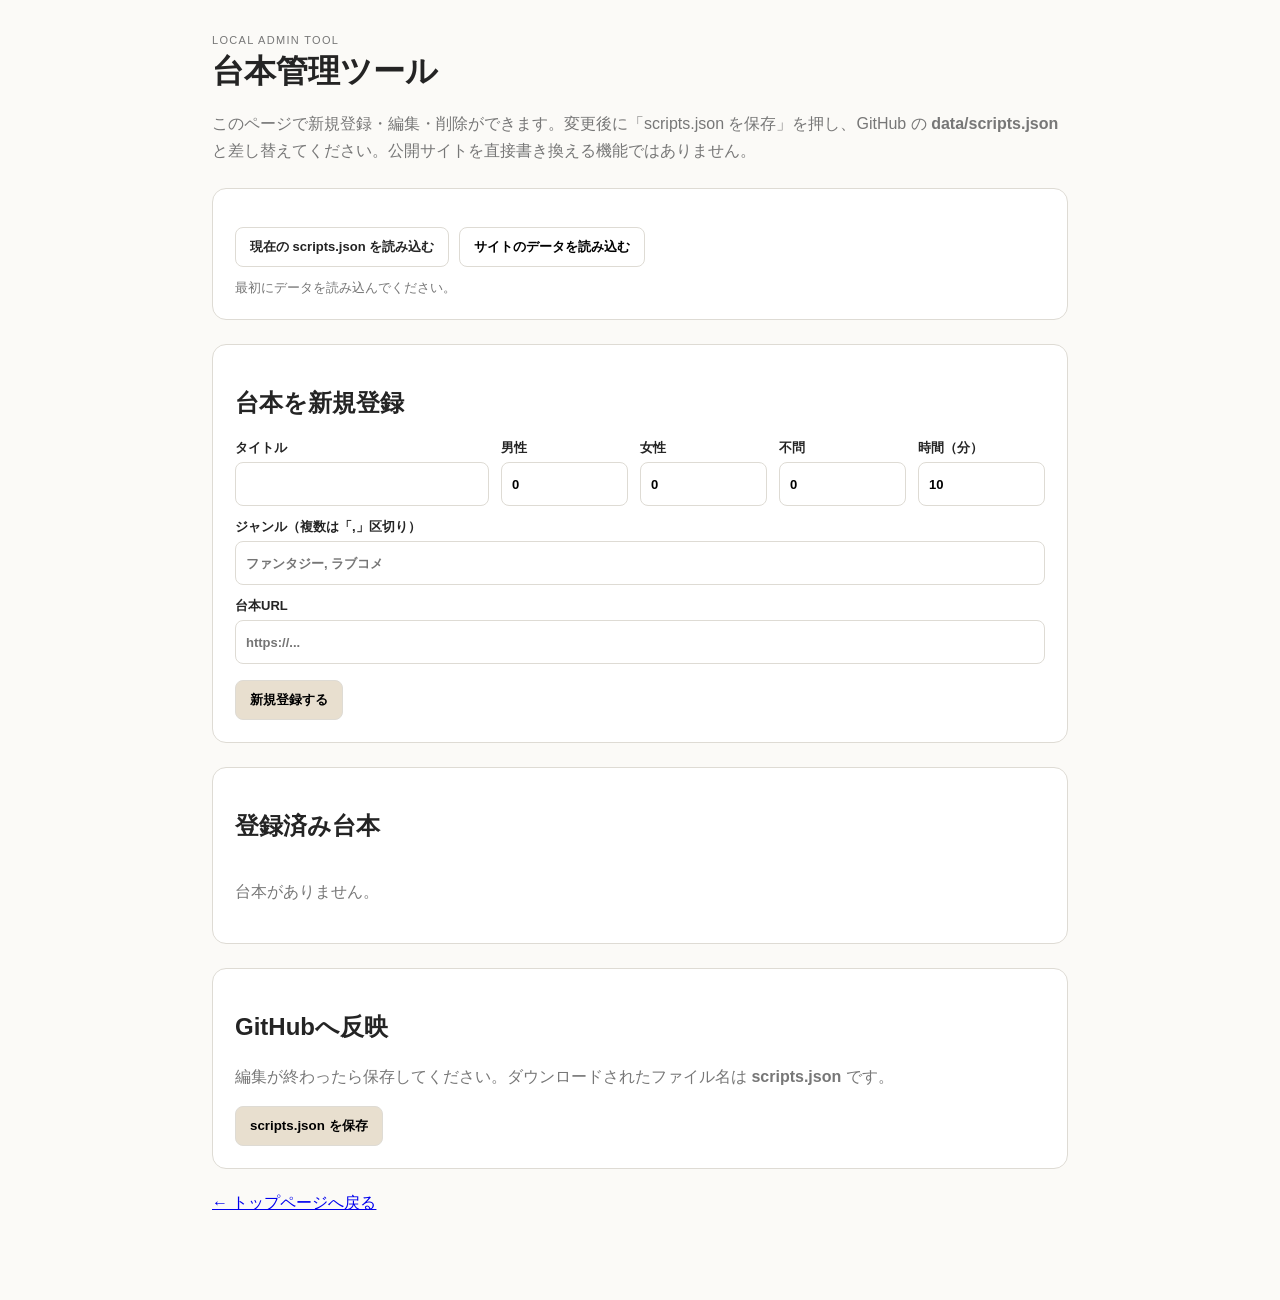
==== admin.html @ 1cd180ac "Add files via upload" ====
<!doctype html><html lang="ja"><head><meta charset="utf-8"><meta name="viewport" content="width=device-width,initial-scale=1"><title>台本管理ツール | 草壁ツノ</title><link rel="stylesheet" href="css/style.css"><style>
.admin{max-width:900px;margin:auto;padding:34px 22px 70px}.admin h1{margin:0 0 8px}.note{color:var(--muted);line-height:1.7}.adminPanel{background:#fff;border:1px solid var(--line);border-radius:14px;padding:22px;margin:24px 0}.grid{display:grid;grid-template-columns:2fr repeat(4,1fr);gap:12px}.grid .wide{grid-column:1/-1}.admin label{font-size:13px;font-weight:700}.admin input{display:block;width:100%;height:44px;margin-top:5px;padding:0 10px;border:1px solid var(--line);border-radius:8px;font:inherit}.actions{display:flex;gap:10px;flex-wrap:wrap;margin-top:16px}.admin button,.fileBtn{border:1px solid var(--line);border-radius:8px;background:#fff;padding:10px 14px;font-weight:700;cursor:pointer}.primary{background:var(--accent)!important}.danger{color:#a33}.adminList{display:grid;gap:10px}.adminItem{border:1px solid var(--line);border-radius:10px;padding:14px;display:flex;gap:12px;justify-content:space-between;align-items:center}.adminItem strong{display:block}.adminItem small{color:var(--muted)}.fileBtn input{display:none}.status{margin-top:12px;font-size:13px;color:var(--muted)}@media(max-width:700px){.grid{grid-template-columns:1fr 1fr}.grid .title,.grid .wide{grid-column:1/-1}.adminItem{align-items:flex-start;flex-direction:column}}
</style></head><body><main class="admin"><p class="eyebrow">LOCAL ADMIN TOOL</p><h1>台本管理ツール</h1><p class="note">このページで新規登録・編集・削除ができます。変更後に「scripts.json を保存」を押し、GitHub の <b>data/scripts.json</b> と差し替えてください。公開サイトを直接書き換える機能ではありません。</p>
<div class="adminPanel"><div class="actions"><label class="fileBtn">現在の scripts.json を読み込む<input id="file" type="file" accept="application/json,.json"></label><button id="loadSite">サイトのデータを読み込む</button></div><div id="status" class="status">最初にデータを読み込んでください。</div></div>
<div class="adminPanel"><h2 id="formTitle">台本を新規登録</h2><div class="grid"><label class="title">タイトル<input id="title"></label><label>男性<input id="male" type="number" min="0" value="0"></label><label>女性<input id="female" type="number" min="0" value="0"></label><label>不問<input id="any" type="number" min="0" value="0"></label><label>時間（分）<input id="minutes" type="number" min="1" value="10"></label><label class="wide">ジャンル（複数は「,」区切り）<input id="genres" placeholder="ファンタジー, ラブコメ"></label><label class="wide">台本URL<input id="url" type="url" placeholder="https://..."></label></div><div class="actions"><button id="save" class="primary">新規登録する</button><button id="cancel" hidden>編集をやめる</button></div></div>
<div class="adminPanel"><h2>登録済み台本</h2><div id="list" class="adminList"></div></div>
<div class="adminPanel"><h2>GitHubへ反映</h2><p class="note">編集が終わったら保存してください。ダウンロードされたファイル名は <b>scripts.json</b> です。</p><button id="download" class="primary">scripts.json を保存</button></div><p><a href="index.html">← トップページへ戻る</a></p></main><script src="js/admin.js"></script></body></html>
---- css/style.css ----
:root{--bg:#fbfaf7;--card:#fff;--text:#242424;--muted:#777;--line:#dedbd4;--accent:#e8dfcf}*{box-sizing:border-box}html{scroll-behavior:smooth}body{margin:0;background:var(--bg);color:var(--text);font-family:-apple-system,BlinkMacSystemFont,"Segoe UI","Noto Sans JP",sans-serif}.header{height:72px;display:flex;align-items:center;gap:18px;max-width:1100px;margin:auto;padding:0 22px;border-bottom:1px solid var(--line)}.brand{font-weight:700;text-decoration:none;color:inherit}.brand small{display:block;font-size:11px;font-weight:400;color:var(--muted)}.desktop{margin-left:auto;display:flex;gap:24px}.desktop a,.drawer a{color:inherit;text-decoration:none}.menu{display:none;font-size:22px;background:none;border:1px solid var(--line);border-radius:8px;width:44px;height:44px}main{max-width:1050px;margin:auto;padding:26px 22px}.hero{padding:42px 42px;background:linear-gradient(135deg,#fff,#f1eee8);border:1px solid var(--line);border-radius:20px;margin-bottom:55px;display:grid;grid-template-columns:minmax(0,1fr) 260px;gap:28px;align-items:center;overflow:hidden}.heroText{min-width:0}.heroArt{display:flex;align-items:center;justify-content:center;min-width:0;height:280px;overflow:hidden}.heroArt img{display:block;width:auto;height:auto;max-width:220px;max-height:260px;object-fit:contain}.hero h1{font-size:38px;margin:5px 0 12px}.hero>p:not(.eyebrow){color:var(--muted);max-width:620px}.eyebrow{font-size:11px;letter-spacing:.12em;color:var(--muted);margin:0 0 4px}.button{display:inline-block;margin-top:14px;padding:13px 20px;border-radius:9px;background:var(--accent);color:inherit;text-decoration:none;font-weight:700}.sectionHead{display:flex;justify-content:space-between;align-items:end}.sectionHead h2,.search h2,.message h2{margin:2px 0 16px}.sectionHead button{width:44px;height:44px;border-radius:50%;border:1px solid var(--line);background:var(--card)}.slider{display:flex;gap:14px;overflow:auto;scroll-snap-type:x mandatory;scrollbar-width:none;padding-bottom:10px}.slider::-webkit-scrollbar{display:none}.card{min-width:31.5%;scroll-snap-align:start;background:var(--card);border:1px solid var(--line);border-radius:13px;overflow:hidden}.thumb{height:145px;background:linear-gradient(145deg,#efede7,#ddd8cf);padding:15px}.badge{font-size:11px;font-weight:800;background:var(--accent);padding:5px 8px;border-radius:6px}.cardBody{padding:16px}.cardBody h3{font-size:17px;margin:0 0 7px}.meta{font-size:12px;color:var(--muted)}.card a{color:inherit;text-decoration:none}.search{border-top:1px solid var(--line);border-bottom:1px solid var(--line);padding:45px 0;margin:55px 0}.filters{display:grid;grid-template-columns:repeat(3,1fr);gap:15px}.filters label{font-size:13px;font-weight:700}.filters select{display:block;width:100%;height:46px;margin-top:6px;padding:0 12px;background:var(--card);border:1px solid var(--line);border-radius:8px;font-size:16px}.count{font-weight:700;margin-top:25px}.results{display:grid;grid-template-columns:1fr 1fr;gap:12px}.result{background:var(--card);border:1px solid var(--line);border-radius:10px;padding:16px}.result h3{font-size:16px;margin:0 0 6px}.result a{color:inherit}.message{padding:28px;background:#f1eee8;border:1px solid var(--line);border-radius:14px}.message p{color:var(--muted)}.message button{padding:12px 18px;border:1px solid var(--line);border-radius:8px;background:var(--card)}footer{max-width:1050px;margin:35px auto;padding:25px 22px;border-top:1px solid var(--line);font-size:12px;color:var(--muted)}.drawer,.overlay{display:none}
@media(max-width:700px){.header{height:64px;padding:0 14px}.menu{display:block}.desktop{display:none}main{padding:18px 14px}.hero{padding:28px 22px;margin-bottom:42px;grid-template-columns:minmax(0,1fr) 105px;gap:10px;overflow:hidden}.heroArt{height:150px}.heroArt img{max-width:100px;max-height:145px}.hero h1{font-size:28px}.card{min-width:82%}.filters,.results{grid-template-columns:1fr}.drawer{display:flex;position:fixed;z-index:20;left:0;top:0;bottom:0;width:82%;max-width:310px;background:var(--card);padding:18px;flex-direction:column;gap:5px;transform:translateX(-105%);transition:.2s}.drawer.open{transform:translateX(0)}.drawer a{padding:13px;border-radius:8px}.close{align-self:flex-end;width:44px;height:44px;background:none;border:1px solid var(--line);border-radius:8px;font-size:22px}.overlay{position:fixed;z-index:19;inset:0;background:#0005}.overlay.open{display:block}}

/* 利用規約 */
.rulesPage{max-width:900px}.rulesHero{padding:38px 0 28px;border-bottom:1px solid var(--line);margin-bottom:12px}.rulesHero h1{font-size:34px;margin:5px 0 14px}.rulesHero>p:not(.eyebrow){color:var(--muted);line-height:1.9}.rulesBlock{padding:30px 0;border-bottom:1px solid var(--line)}.rulesBlock h2{font-size:21px;margin:0 0 16px}.rulesBlock ul{margin:0;padding-left:1.4em}.rulesBlock li{margin:0 0 15px;line-height:1.8}.rulesBlock li:last-child{margin-bottom:0}.rulesBlock small{display:block;color:var(--muted);font-size:13px;margin-top:3px}.rulesBlock a{color:inherit}.allowed h2::before{content:"○ ";}.prohibited h2::before{content:"× ";}.credit{margin-top:10px;padding:13px 15px;background:var(--card);border:1px solid var(--line);border-radius:9px;display:flex;flex-direction:column;gap:4px}.backHome{margin:32px 0 10px}@media(max-width:700px){.rulesHero{padding:25px 0 20px}.rulesHero h1{font-size:28px}.rulesBlock{padding:24px 0}}
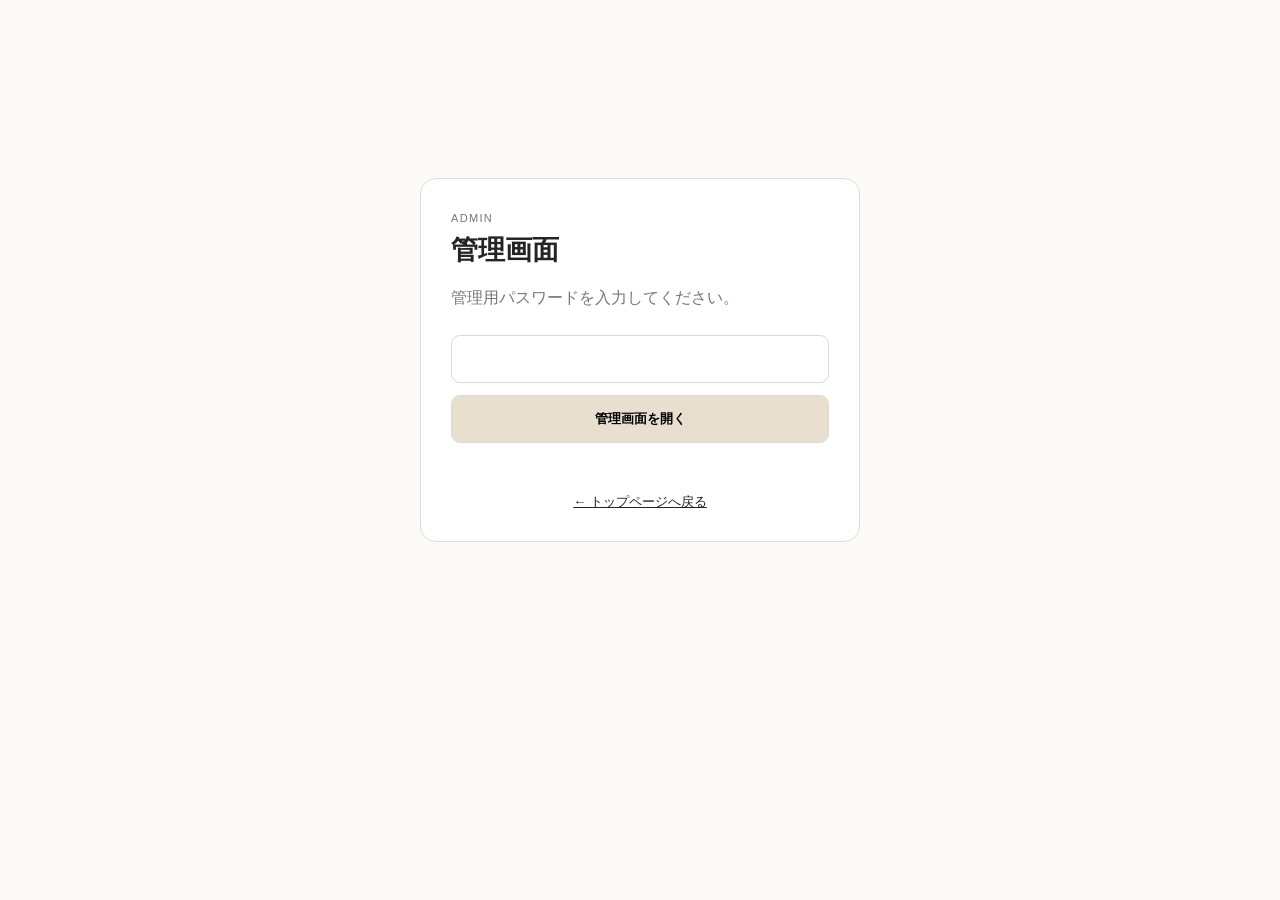
==== commit c5ab3b76: "Add files via upload" ====
--- a/admin.html
+++ b/admin.html
@@ -1,4 +1,4 @@
-<!doctype html><html lang="ja"><head><meta charset="utf-8"><meta name="viewport" content="width=device-width,initial-scale=1"><title>台本管理ツール | 草壁ツノ</title><link rel="stylesheet" href="css/style.css"><style>
+<!doctype html><html lang="ja"><head><meta charset="utf-8"><meta name="viewport" content="width=device-width,initial-scale=1"><title>台本管理ツール | 草壁ツノ</title><script>if(sessionStorage.getItem("tsunoAdminAuth")!=="ok"){location.replace("login.html");}</script><link rel="stylesheet" href="css/style.css"><style>
 .admin{max-width:900px;margin:auto;padding:34px 22px 70px}.admin h1{margin:0 0 8px}.note{color:var(--muted);line-height:1.7}.adminPanel{background:#fff;border:1px solid var(--line);border-radius:14px;padding:22px;margin:24px 0}.grid{display:grid;grid-template-columns:2fr repeat(4,1fr);gap:12px}.grid .wide{grid-column:1/-1}.admin label{font-size:13px;font-weight:700}.admin input{display:block;width:100%;height:44px;margin-top:5px;padding:0 10px;border:1px solid var(--line);border-radius:8px;font:inherit}.actions{display:flex;gap:10px;flex-wrap:wrap;margin-top:16px}.admin button,.fileBtn{border:1px solid var(--line);border-radius:8px;background:#fff;padding:10px 14px;font-weight:700;cursor:pointer}.primary{background:var(--accent)!important}.danger{color:#a33}.adminList{display:grid;gap:10px}.adminItem{border:1px solid var(--line);border-radius:10px;padding:14px;display:flex;gap:12px;justify-content:space-between;align-items:center}.adminItem strong{display:block}.adminItem small{color:var(--muted)}.fileBtn input{display:none}.status{margin-top:12px;font-size:13px;color:var(--muted)}@media(max-width:700px){.grid{grid-template-columns:1fr 1fr}.grid .title,.grid .wide{grid-column:1/-1}.adminItem{align-items:flex-start;flex-direction:column}}
 </style></head><body><main class="admin"><p class="eyebrow">LOCAL ADMIN TOOL</p><h1>台本管理ツール</h1><p class="note">このページで新規登録・編集・削除ができます。変更後に「scripts.json を保存」を押し、GitHub の <b>data/scripts.json</b> と差し替えてください。公開サイトを直接書き換える機能ではありません。</p>
 <div class="adminPanel"><div class="actions"><label class="fileBtn">現在の scripts.json を読み込む<input id="file" type="file" accept="application/json,.json"></label><button id="loadSite">サイトのデータを読み込む</button></div><div id="status" class="status">最初にデータを読み込んでください。</div></div>
--- a/css/style.css
+++ b/css/style.css
@@ -3,3 +3,10 @@
 
 /* 利用規約 */
 .rulesPage{max-width:900px}.rulesHero{padding:38px 0 28px;border-bottom:1px solid var(--line);margin-bottom:12px}.rulesHero h1{font-size:34px;margin:5px 0 14px}.rulesHero>p:not(.eyebrow){color:var(--muted);line-height:1.9}.rulesBlock{padding:30px 0;border-bottom:1px solid var(--line)}.rulesBlock h2{font-size:21px;margin:0 0 16px}.rulesBlock ul{margin:0;padding-left:1.4em}.rulesBlock li{margin:0 0 15px;line-height:1.8}.rulesBlock li:last-child{margin-bottom:0}.rulesBlock small{display:block;color:var(--muted);font-size:13px;margin-top:3px}.rulesBlock a{color:inherit}.allowed h2::before{content:"○ ";}.prohibited h2::before{content:"× ";}.credit{margin-top:10px;padding:13px 15px;background:var(--card);border:1px solid var(--line);border-radius:9px;display:flex;flex-direction:column;gap:4px}.backHome{margin:32px 0 10px}@media(max-width:700px){.rulesHero{padding:25px 0 20px}.rulesHero h1{font-size:28px}.rulesBlock{padding:24px 0}}
+
+/* プロフィール */
+.profile{display:grid;grid-template-columns:220px minmax(0,1fr);gap:34px;align-items:center;padding:34px;margin:0 0 55px;background:var(--card);border:1px solid var(--line);border-radius:16px}.profileImage{display:flex;justify-content:center;align-items:center}.profileImage img{display:block;width:190px;height:190px;object-fit:cover;border-radius:50%;border:1px solid var(--line);background:#fff}.profileBody h2{font-size:28px;margin:3px 0 12px}.profileText{line-height:1.9;margin:0 0 20px}.profileLinks{display:flex;flex-wrap:wrap;gap:10px}.profileLinks a{display:inline-block;padding:11px 14px;border:1px solid var(--line);border-radius:9px;background:var(--bg);color:inherit;text-decoration:none;font-weight:700;font-size:13px}.profileLinks a:hover{background:var(--accent)}
+@media(max-width:700px){.profile{grid-template-columns:1fr;gap:20px;padding:26px 20px;text-align:center;margin-bottom:42px}.profileImage img{width:150px;height:150px}.profileBody h2{font-size:25px}.profileLinks{flex-direction:column}.profileLinks a{width:100%}}
+
+/* 管理画面リンク */
+footer{display:flex;justify-content:space-between;align-items:center;gap:16px}.adminLink{color:var(--muted);text-decoration:none}.adminLink:hover{text-decoration:underline}
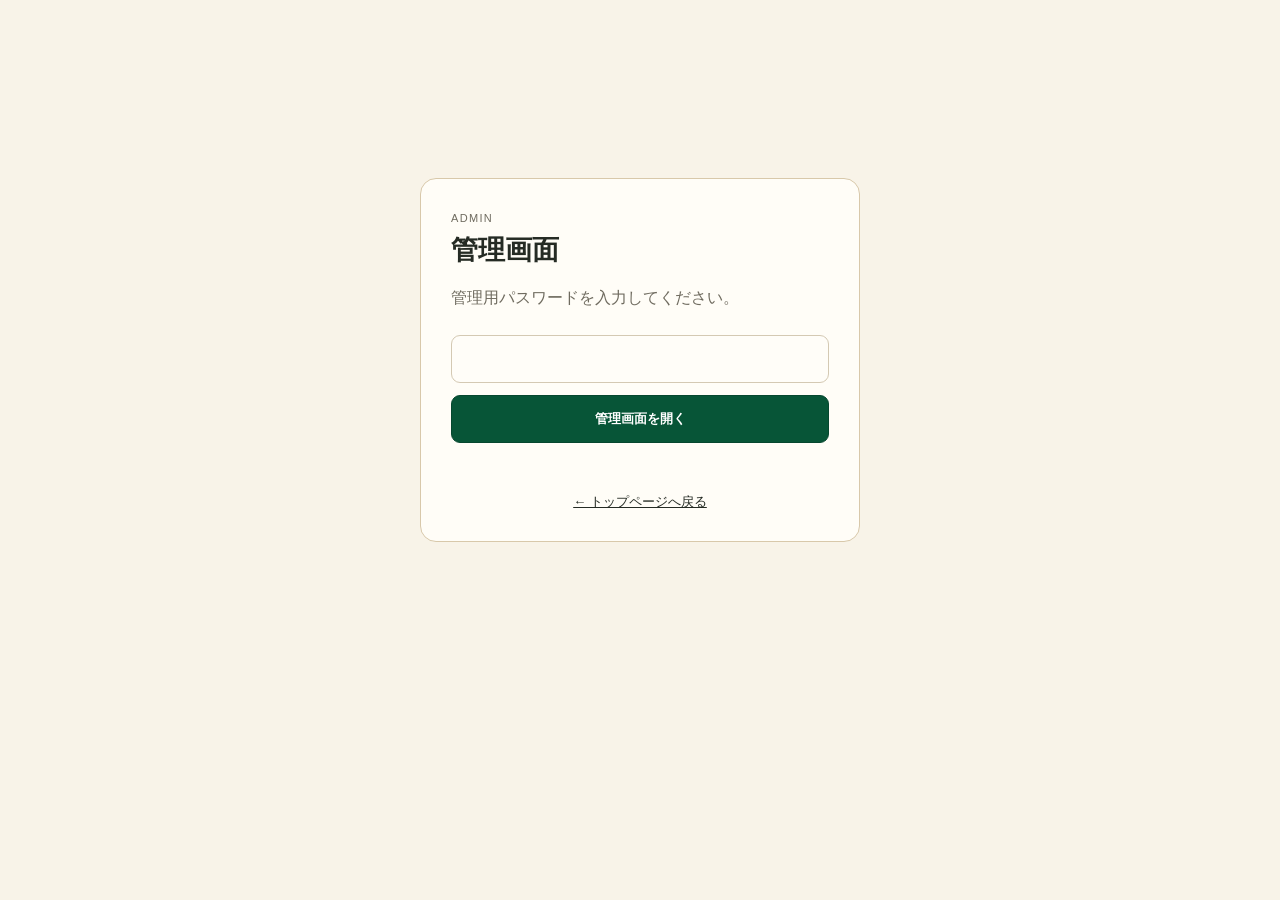
==== commit 6ce05c60: "Add files via upload" ====
--- a/admin.html
+++ b/admin.html
@@ -2,6 +2,6 @@
 .admin{max-width:900px;margin:auto;padding:34px 22px 70px}.admin h1{margin:0 0 8px}.note{color:var(--muted);line-height:1.7}.adminPanel{background:#fff;border:1px solid var(--line);border-radius:14px;padding:22px;margin:24px 0}.grid{display:grid;grid-template-columns:2fr repeat(4,1fr);gap:12px}.grid .wide{grid-column:1/-1}.admin label{font-size:13px;font-weight:700}.admin input{display:block;width:100%;height:44px;margin-top:5px;padding:0 10px;border:1px solid var(--line);border-radius:8px;font:inherit}.actions{display:flex;gap:10px;flex-wrap:wrap;margin-top:16px}.admin button,.fileBtn{border:1px solid var(--line);border-radius:8px;background:#fff;padding:10px 14px;font-weight:700;cursor:pointer}.primary{background:var(--accent)!important}.danger{color:#a33}.adminList{display:grid;gap:10px}.adminItem{border:1px solid var(--line);border-radius:10px;padding:14px;display:flex;gap:12px;justify-content:space-between;align-items:center}.adminItem strong{display:block}.adminItem small{color:var(--muted)}.fileBtn input{display:none}.status{margin-top:12px;font-size:13px;color:var(--muted)}@media(max-width:700px){.grid{grid-template-columns:1fr 1fr}.grid .title,.grid .wide{grid-column:1/-1}.adminItem{align-items:flex-start;flex-direction:column}}
 </style></head><body><main class="admin"><p class="eyebrow">LOCAL ADMIN TOOL</p><h1>台本管理ツール</h1><p class="note">このページで新規登録・編集・削除ができます。変更後に「scripts.json を保存」を押し、GitHub の <b>data/scripts.json</b> と差し替えてください。公開サイトを直接書き換える機能ではありません。</p>
 <div class="adminPanel"><div class="actions"><label class="fileBtn">現在の scripts.json を読み込む<input id="file" type="file" accept="application/json,.json"></label><button id="loadSite">サイトのデータを読み込む</button></div><div id="status" class="status">最初にデータを読み込んでください。</div></div>
-<div class="adminPanel"><h2 id="formTitle">台本を新規登録</h2><div class="grid"><label class="title">タイトル<input id="title"></label><label>男性<input id="male" type="number" min="0" value="0"></label><label>女性<input id="female" type="number" min="0" value="0"></label><label>不問<input id="any" type="number" min="0" value="0"></label><label>時間（分）<input id="minutes" type="number" min="1" value="10"></label><label class="wide">ジャンル（複数は「,」区切り）<input id="genres" placeholder="ファンタジー, ラブコメ"></label><label class="wide">台本URL<input id="url" type="url" placeholder="https://..."></label></div><div class="actions"><button id="save" class="primary">新規登録する</button><button id="cancel" hidden>編集をやめる</button></div></div>
+<div class="adminPanel"><h2 id="formTitle">台本を新規登録</h2><div class="grid"><label class="title">タイトル<input id="title"></label><label>男性<input id="male" type="number" min="0" value="0"></label><label>女性<input id="female" type="number" min="0" value="0"></label><label>不問<input id="any" type="number" min="0" value="0"></label><label>時間（分）<input id="minutes" type="number" min="1" value="10"></label><label class="wide">ジャンル（複数は「,」区切り）<input id="genres" placeholder="ファンタジー, ラブコメ"></label><label class="wide">台本URL<input id="url" type="url" placeholder="https://..."></label><div class="imageField"><b>新着台本の画像</b><div class="imageControls"><input id="imageFile" type="file" accept="image/*"><button id="removeImage" type="button" class="removeImage">画像を設定しない</button><img id="imagePreview" class="imagePreview" alt="画像プレビュー"></div><p class="note">画像を設定しない場合、新着台本には「NO IMAGE」と表示されます。画像は scripts.json 内に保存されます。</p></div></div><div class="actions"><button id="save" class="primary">新規登録する</button><button id="cancel" hidden>編集をやめる</button></div></div>
 <div class="adminPanel"><h2>登録済み台本</h2><div id="list" class="adminList"></div></div>
 <div class="adminPanel"><h2>GitHubへ反映</h2><p class="note">編集が終わったら保存してください。ダウンロードされたファイル名は <b>scripts.json</b> です。</p><button id="download" class="primary">scripts.json を保存</button></div><p><a href="index.html">← トップページへ戻る</a></p></main><script src="js/admin.js"></script></body></html>
--- a/css/style.css
+++ b/css/style.css
@@ -1,4 +1,4 @@
-:root{--bg:#fbfaf7;--card:#fff;--text:#242424;--muted:#777;--line:#dedbd4;--accent:#e8dfcf}*{box-sizing:border-box}html{scroll-behavior:smooth}body{margin:0;background:var(--bg);color:var(--text);font-family:-apple-system,BlinkMacSystemFont,"Segoe UI","Noto Sans JP",sans-serif}.header{height:72px;display:flex;align-items:center;gap:18px;max-width:1100px;margin:auto;padding:0 22px;border-bottom:1px solid var(--line)}.brand{font-weight:700;text-decoration:none;color:inherit}.brand small{display:block;font-size:11px;font-weight:400;color:var(--muted)}.desktop{margin-left:auto;display:flex;gap:24px}.desktop a,.drawer a{color:inherit;text-decoration:none}.menu{display:none;font-size:22px;background:none;border:1px solid var(--line);border-radius:8px;width:44px;height:44px}main{max-width:1050px;margin:auto;padding:26px 22px}.hero{padding:42px 42px;background:linear-gradient(135deg,#fff,#f1eee8);border:1px solid var(--line);border-radius:20px;margin-bottom:55px;display:grid;grid-template-columns:minmax(0,1fr) 260px;gap:28px;align-items:center;overflow:hidden}.heroText{min-width:0}.heroArt{display:flex;align-items:center;justify-content:center;min-width:0;height:280px;overflow:hidden}.heroArt img{display:block;width:auto;height:auto;max-width:220px;max-height:260px;object-fit:contain}.hero h1{font-size:38px;margin:5px 0 12px}.hero>p:not(.eyebrow){color:var(--muted);max-width:620px}.eyebrow{font-size:11px;letter-spacing:.12em;color:var(--muted);margin:0 0 4px}.button{display:inline-block;margin-top:14px;padding:13px 20px;border-radius:9px;background:var(--accent);color:inherit;text-decoration:none;font-weight:700}.sectionHead{display:flex;justify-content:space-between;align-items:end}.sectionHead h2,.search h2,.message h2{margin:2px 0 16px}.sectionHead button{width:44px;height:44px;border-radius:50%;border:1px solid var(--line);background:var(--card)}.slider{display:flex;gap:14px;overflow:auto;scroll-snap-type:x mandatory;scrollbar-width:none;padding-bottom:10px}.slider::-webkit-scrollbar{display:none}.card{min-width:31.5%;scroll-snap-align:start;background:var(--card);border:1px solid var(--line);border-radius:13px;overflow:hidden}.thumb{height:145px;background:linear-gradient(145deg,#efede7,#ddd8cf);padding:15px}.badge{font-size:11px;font-weight:800;background:var(--accent);padding:5px 8px;border-radius:6px}.cardBody{padding:16px}.cardBody h3{font-size:17px;margin:0 0 7px}.meta{font-size:12px;color:var(--muted)}.card a{color:inherit;text-decoration:none}.search{border-top:1px solid var(--line);border-bottom:1px solid var(--line);padding:45px 0;margin:55px 0}.filters{display:grid;grid-template-columns:repeat(3,1fr);gap:15px}.filters label{font-size:13px;font-weight:700}.filters select{display:block;width:100%;height:46px;margin-top:6px;padding:0 12px;background:var(--card);border:1px solid var(--line);border-radius:8px;font-size:16px}.count{font-weight:700;margin-top:25px}.results{display:grid;grid-template-columns:1fr 1fr;gap:12px}.result{background:var(--card);border:1px solid var(--line);border-radius:10px;padding:16px}.result h3{font-size:16px;margin:0 0 6px}.result a{color:inherit}.message{padding:28px;background:#f1eee8;border:1px solid var(--line);border-radius:14px}.message p{color:var(--muted)}.message button{padding:12px 18px;border:1px solid var(--line);border-radius:8px;background:var(--card)}footer{max-width:1050px;margin:35px auto;padding:25px 22px;border-top:1px solid var(--line);font-size:12px;color:var(--muted)}.drawer,.overlay{display:none}
+:root{--bg:#fbfaf7;--card:#fff;--text:#242424;--muted:#777;--line:#dedbd4;--accent:#e8dfcf}*{box-sizing:border-box}html{scroll-behavior:smooth}body{margin:0;background:var(--bg);color:var(--text);font-family:-apple-system,BlinkMacSystemFont,"Segoe UI","Noto Sans JP",sans-serif}.header{height:72px;display:flex;align-items:center;gap:18px;max-width:1100px;margin:auto;padding:0 22px;border-bottom:1px solid var(--line)}.brand{font-weight:700;text-decoration:none;color:inherit}.brand small{display:block;font-size:11px;font-weight:400;color:var(--muted)}.desktop{margin-left:auto;display:flex;gap:24px}.desktop a,.drawer a{color:inherit;text-decoration:none}.menu{display:none;font-size:22px;background:none;border:1px solid var(--line);border-radius:8px;width:44px;height:44px}main{max-width:1050px;margin:auto;padding:26px 22px}.hero{padding:42px 42px;background:#f4ead6;border:1px solid var(--line);border-radius:20px;margin-bottom:55px;display:grid;grid-template-columns:minmax(0,1fr) 260px;gap:28px;align-items:center;overflow:hidden}.heroText{min-width:0}.heroArt{display:flex;align-items:center;justify-content:center;min-width:0;height:280px;overflow:hidden}.heroArt img{display:block;width:auto;height:auto;max-width:220px;max-height:260px;object-fit:contain}.hero h1{font-size:38px;margin:5px 0 12px}.hero>p:not(.eyebrow){color:var(--muted);max-width:620px}.eyebrow{font-size:11px;letter-spacing:.12em;color:var(--muted);margin:0 0 4px}.button{display:inline-block;margin-top:14px;padding:13px 20px;border-radius:9px;background:var(--accent);color:inherit;text-decoration:none;font-weight:700}.sectionHead{display:flex;justify-content:space-between;align-items:end}.sectionHead h2,.search h2,.message h2{margin:2px 0 16px}.sectionHead button{width:44px;height:44px;border-radius:50%;border:1px solid var(--line);background:var(--card)}.slider{display:flex;gap:14px;overflow:auto;scroll-snap-type:x mandatory;scrollbar-width:none;padding-bottom:10px}.slider::-webkit-scrollbar{display:none}.card{min-width:31.5%;scroll-snap-align:start;background:var(--card);border:1px solid var(--line);border-radius:13px;overflow:hidden}.thumb{height:145px;background:#e8d3ad;padding:15px}.badge{font-size:11px;font-weight:800;background:var(--accent);padding:5px 8px;border-radius:6px}.cardBody{padding:16px}.cardBody h3{font-size:17px;margin:0 0 7px}.meta{font-size:12px;color:var(--muted)}.card a{color:inherit;text-decoration:none}.search{border-top:1px solid var(--line);border-bottom:1px solid var(--line);padding:45px 0;margin:55px 0}.filters{display:grid;grid-template-columns:repeat(3,1fr);gap:15px}.filters label{font-size:13px;font-weight:700}.filters select{display:block;width:100%;height:46px;margin-top:6px;padding:0 12px;background:var(--card);border:1px solid var(--line);border-radius:8px;font-size:16px}.count{font-weight:700;margin-top:25px}.results{display:grid;grid-template-columns:1fr 1fr;gap:12px}.result{background:var(--card);border:1px solid var(--line);border-radius:10px;padding:16px}.result h3{font-size:16px;margin:0 0 6px}.result a{color:inherit}.message{padding:28px;background:#f1eee8;border:1px solid var(--line);border-radius:14px}.message p{color:var(--muted)}.message button{padding:12px 18px;border:1px solid var(--line);border-radius:8px;background:var(--card)}footer{max-width:1050px;margin:35px auto;padding:25px 22px;border-top:1px solid var(--line);font-size:12px;color:var(--muted)}.drawer,.overlay{display:none}
 @media(max-width:700px){.header{height:64px;padding:0 14px}.menu{display:block}.desktop{display:none}main{padding:18px 14px}.hero{padding:28px 22px;margin-bottom:42px;grid-template-columns:minmax(0,1fr) 105px;gap:10px;overflow:hidden}.heroArt{height:150px}.heroArt img{max-width:100px;max-height:145px}.hero h1{font-size:28px}.card{min-width:82%}.filters,.results{grid-template-columns:1fr}.drawer{display:flex;position:fixed;z-index:20;left:0;top:0;bottom:0;width:82%;max-width:310px;background:var(--card);padding:18px;flex-direction:column;gap:5px;transform:translateX(-105%);transition:.2s}.drawer.open{transform:translateX(0)}.drawer a{padding:13px;border-radius:8px}.close{align-self:flex-end;width:44px;height:44px;background:none;border:1px solid var(--line);border-radius:8px;font-size:22px}.overlay{position:fixed;z-index:19;inset:0;background:#0005}.overlay.open{display:block}}
 
 /* 利用規約 */
@@ -9,4 +9,154 @@
 @media(max-width:700px){.profile{grid-template-columns:1fr;gap:20px;padding:26px 20px;text-align:center;margin-bottom:42px}.profileImage img{width:150px;height:150px}.profileBody h2{font-size:25px}.profileLinks{flex-direction:column}.profileLinks a{width:100%}}
 
 /* 管理画面リンク */
-footer{display:flex;justify-content:space-between;align-items:center;gap:16px}.adminLink{color:var(--muted);text-decoration:none}.adminLink:hover{text-decoration:underline}
+footer{display:grid;grid-template-columns:1fr auto 1fr;align-items:center;gap:16px}.copyright{grid-column:2;text-align:center}.adminLink{grid-column:3;justify-self:end;color:var(--muted);text-decoration:none}.adminLink:hover{text-decoration:underline}@media(max-width:700px){footer{grid-template-columns:1fr auto;gap:20px}.copyright{grid-column:1;text-align:left}.adminLink{grid-column:2;justify-self:end}}
+
+/* v12 Matcha & Cookie palette */
+:root{
+  --bg:#f7f3e8;
+  --card:#fffdf7;
+  --text:#34382f;
+  --muted:#777264;
+  --line:#d9d0bd;
+  --accent:#d7dfc1;
+  --matcha:#73805a;
+  --matcha-dark:#45543a;
+  --matcha-soft:#e8ecd9;
+  --cookie:#d6b98c;
+  --cookie-soft:#efe0c8;
+  --cookie-dark:#9a7448;
+}
+body{background:var(--bg)}
+.header{border-bottom-color:#d5ccb8;background:rgba(255,253,247,.72)}
+.hero{background:#f4ead6;border-color:#d8cfbb}
+.button{background:var(--matcha);color:#fff;border:1px solid var(--matcha-dark)}
+.button:hover{background:var(--matcha-dark)}
+.sectionHead button{background:var(--card)}
+.thumb{background:#e8d3ad}
+.badge{background:var(--cookie-soft);color:#5d4a32}
+.search{border-color:#d5ccb8}
+.filters select{background:var(--card);border-color:#d4c9b3}
+.result{border-color:#d9d0bd}
+.result:hover{border-color:var(--cookie-dark)}
+.message{background:#efe1c6;border-color:#d8cfbb}
+.message button{background:var(--card)}
+.profile{border-color:#d8cfbb}
+.profileImage img{border-color:#d8cfbb;background:#fffdf7}
+.profileLinks a{background:#f3eadb;border-color:#d4c5aa}
+.profileLinks a:hover{background:var(--matcha-soft);border-color:#aeb99a}
+footer{border-top-color:#d5ccb8}
+.adminPanel,.loginBox{background:var(--card)!important;border-color:#d8cfbb!important}
+.admin button,.fileBtn{background:var(--card)!important;border-color:#d4c9b3!important}
+.admin .primary,.loginBox button{background:var(--matcha)!important;color:#fff!important;border-color:var(--matcha-dark)!important}
+.admin input,.loginBox input{background:#fffdf8;border-color:#d4c9b3!important}
+.adminItem{border-color:#d8cfbb!important}
+.drawer{background:var(--card)}
+@media(max-width:700px){.overlay{background:#29301f66}}
+
+/* v13 Strong Matcha & Cookie palette */
+:root{
+  --bg:#f8f4e9;
+  --card:#fffdf8;
+  --text:#302f29;
+  --muted:#716c61;
+  --line:#d9cdb8;
+  --accent:#d9b983;
+  --matcha:#5f7247;
+  --matcha-dark:#3f5434;
+  --matcha-soft:#e5ead9;
+  --cookie:#d7b27a;
+  --cookie-soft:#f0dfc4;
+  --cookie-light:#f5e8d2;
+  --cookie-dark:#805a32;
+}
+body{background:var(--bg)}
+.header{
+  max-width:none;
+  padding-left:max(22px,calc((100% - 1050px)/2 + 22px));
+  padding-right:max(22px,calc((100% - 1050px)/2 + 22px));
+  background:var(--matcha-dark);
+  border-bottom-color:#35462c;
+  color:#fffdf5;
+}
+.brand small{color:#e6eadc}.desktop a{color:#fffdf5}.menu{color:#fffdf5;border-color:#91a181}
+.hero{background:#f4ead6;border-color:#d5c8b1}
+.button{background:var(--matcha-dark);color:#fff;border-color:#35462c}.button:hover{background:#33462b}
+.sectionHead h2,.search h2,.profileBody h2,.message h2,.rulesBlock h2{color:var(--matcha-dark)}
+.eyebrow{color:#758064}
+.card,.result{border-color:#d8c7ab;box-shadow:0 2px 8px #6e57320b}
+.thumb{background:#e8d3ad}
+.badge{background:var(--matcha-dark);color:#fffdf5}
+.cardBody h3,.result h3{
+  display:block;
+  margin:-3px -5px 10px;
+  padding:9px 10px;
+  border-radius:7px;
+  background:var(--cookie-light);
+  color:#654722;
+  border-left:4px solid var(--cookie-dark);
+}
+.cardBody h3{font-size:17px}.result h3{font-size:16px}
+.search{border-color:#d3c4aa}.filters select{border-color:#ccb995}.result:hover{border-color:var(--cookie-dark)}
+.message{background:#efe1c6;border-color:#d4c5aa}
+.profile{border-color:#d5c8b1}.profileLinks a{background:#f0dfc4;border-color:#d0b98f}.profileLinks a:hover{background:#e4ead7;border-color:#9dad89}
+footer{
+  max-width:none;
+  margin:35px 0 0;
+  padding:28px max(22px,calc((100% - 1050px)/2 + 22px));
+  background:var(--matcha-dark);
+  border-top:0;
+  color:#e8ecdf;
+}
+.adminLink{color:#e8ecdf}.adminLink:hover{color:#fff}
+.rulesHero{border-color:#d3c4aa}.rulesBlock{border-color:#d3c4aa}.credit{border-color:#d5c8b1}
+.drawer{background:#fffdf8}.drawer a:hover{background:var(--matcha-soft)}
+.adminPanel,.loginBox{background:var(--card)!important;border-color:#d5c8b1!important}
+.admin .primary,.loginBox button{background:var(--matcha-dark)!important;border-color:#35462c!important}
+@media(max-width:700px){
+  .header{padding-left:14px;padding-right:14px}
+  footer{padding-left:14px;padding-right:14px}
+}
+
+/* v14: 濃い抹茶 × クッキーブラウン / flat color */
+:root{
+  --bg:#f8f3e8;
+  --card:#fffdf7;
+  --text:#252b24;
+  --muted:#6f6b5f;
+  --line:#d8c8aa;
+  --accent:#d8ad67;
+  --matcha:#12613f;
+  --matcha-dark:#075537;
+  --matcha-soft:#dfe7d6;
+  --cookie:#d7a85e;
+  --cookie-soft:#ead3ad;
+  --cookie-light:#f0dfc2;
+  --cookie-dark:#765022;
+}
+body{background:var(--bg)}
+.header{background:var(--matcha-dark);border-bottom-color:#06472f;color:#fffaf0}
+.brand small{color:#e7dfc9}.desktop a{color:#fffaf0}.menu{color:#fffaf0;border-color:#d9c89f}
+.hero{background:#f4ead6;border-color:#d8c8aa}
+.button{background:var(--matcha-dark);color:#fff;border-color:#06472f}.button:hover{background:#06472f}
+.sectionHead h2,.search h2,.profileBody h2,.message h2,.rulesBlock h2{color:var(--matcha-dark)}
+.eyebrow{color:#7a684c}
+.card,.result{border-color:#d8c8aa;box-shadow:none}
+.thumb{background:#e8d3ad}
+.badge{background:#e60012;color:#fff;border-radius:5px}
+.cardBody h3,.result h3{background:var(--cookie-soft);color:#5f401c;border-left:4px solid var(--cookie-dark)}
+.search{border-color:#d8c8aa}.filters select{border-color:#ccb78f}.result:hover{border-color:var(--cookie-dark)}
+.message{background:#efe1c6;border-color:#d8c8aa}
+.profile{border-color:#d8c8aa}.profileLinks a{background:#ead3ad;border-color:#cbaa73}.profileLinks a:hover{background:#dfc18e;border-color:#9d753b}
+footer{background:var(--matcha-dark);color:#f1ead8}.adminLink{color:#f1ead8}.adminLink:hover{color:#fff}
+.rulesHero,.rulesBlock{border-color:#d8c8aa}.credit{border-color:#d8c8aa}
+.drawer{background:#fffaf0}.drawer a:hover{background:#ead3ad}
+.adminPanel,.loginBox{background:var(--card)!important;border-color:#d8c8aa!important}
+.admin .primary,.loginBox button{background:var(--matcha-dark)!important;border-color:#06472f!important}
+
+/* v15: script title + optional new-script images */
+.cardBody h3,.result h3{border-left:0!important;background:var(--cookie-soft)!important;color:#5f401c!important;padding:10px 12px!important;border-radius:8px!important}
+.thumb{height:170px;background:#eee8dc;padding:0;position:relative;display:flex;align-items:center;justify-content:center;overflow:hidden}
+.thumb img{width:100%;height:100%;object-fit:cover;display:block}
+.thumb .noImage{font-size:14px;letter-spacing:.12em;color:#8f8a80;font-weight:700}
+.thumb .badge{position:absolute;top:10px;right:10px;z-index:2;background:#e60012;color:#fff}
+.imageField{grid-column:1/-1}.imageControls{display:flex;gap:12px;align-items:center;flex-wrap:wrap}.imagePreview{width:150px;height:90px;border:1px solid var(--line);border-radius:8px;object-fit:cover;background:#eee8dc}.imagePreview.no-image{display:flex;align-items:center;justify-content:center;color:#8f8a80;font-size:12px}.removeImage{padding:8px 12px}
